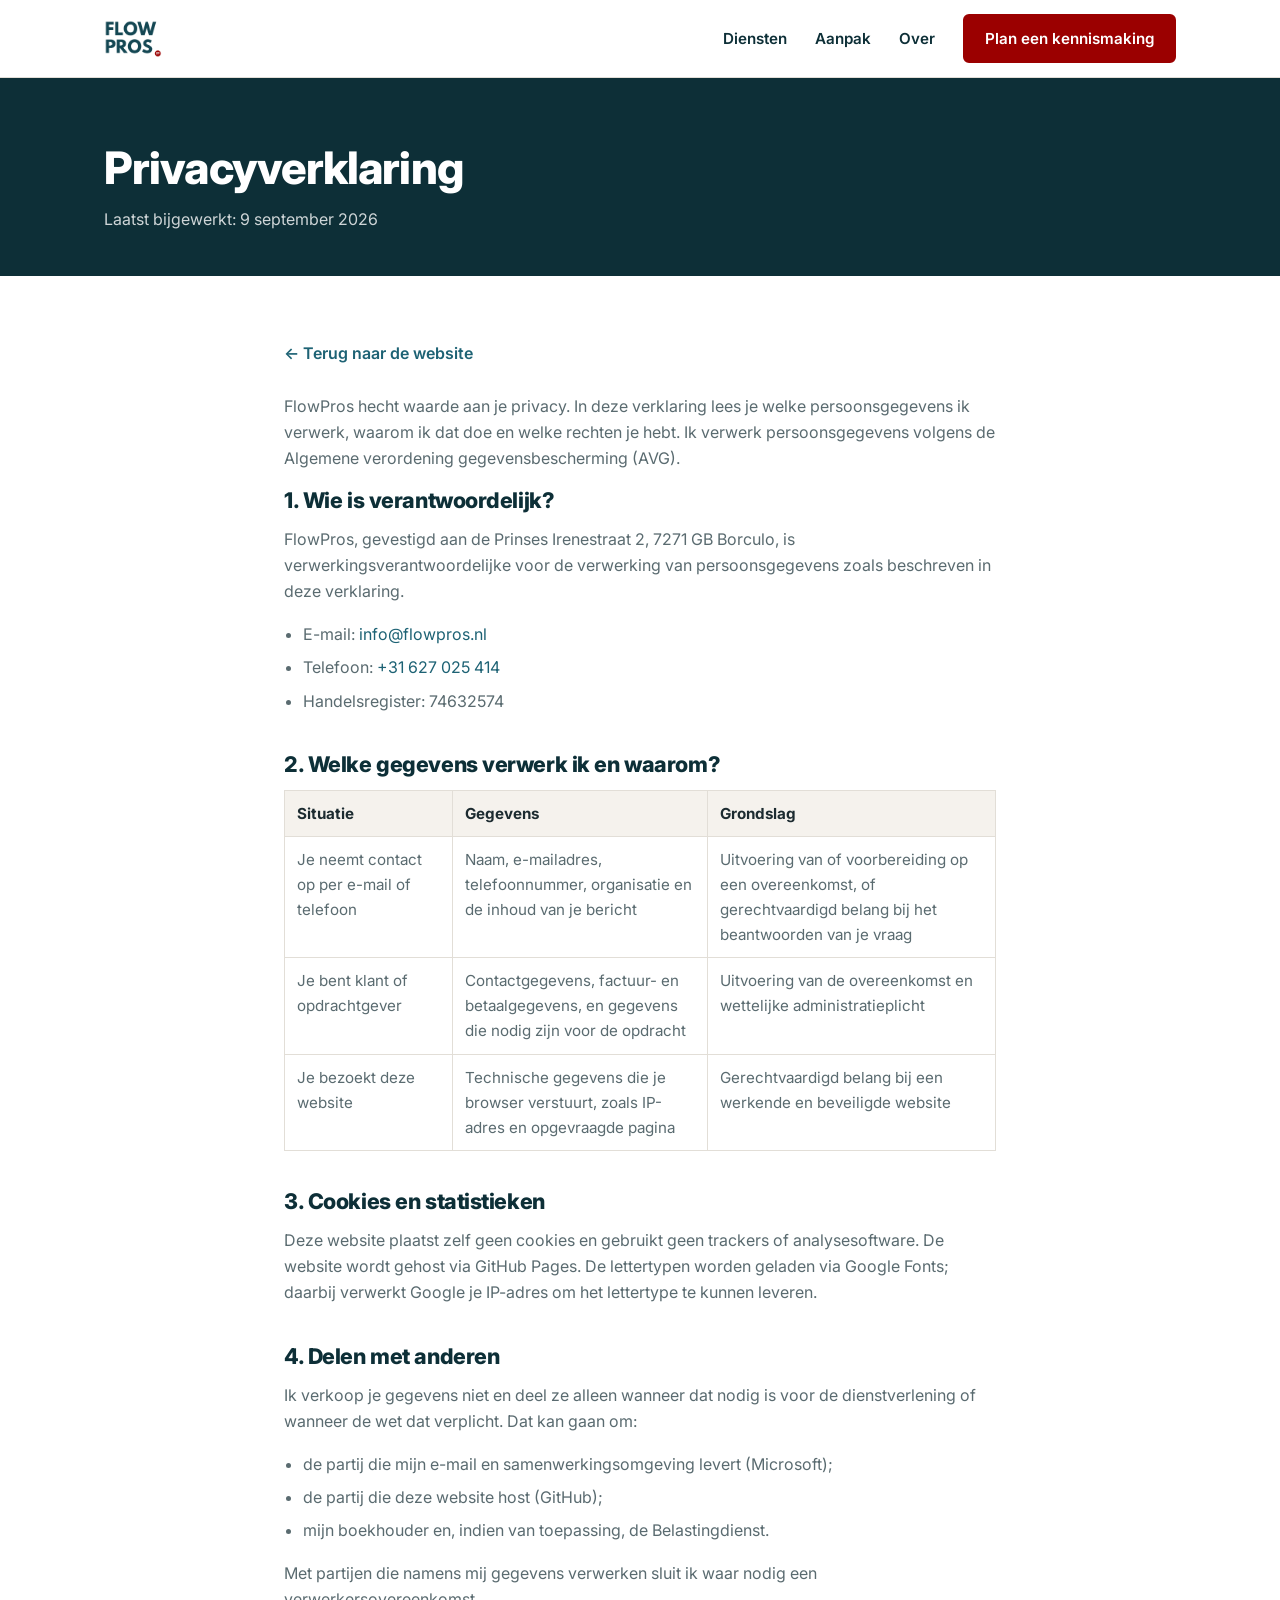
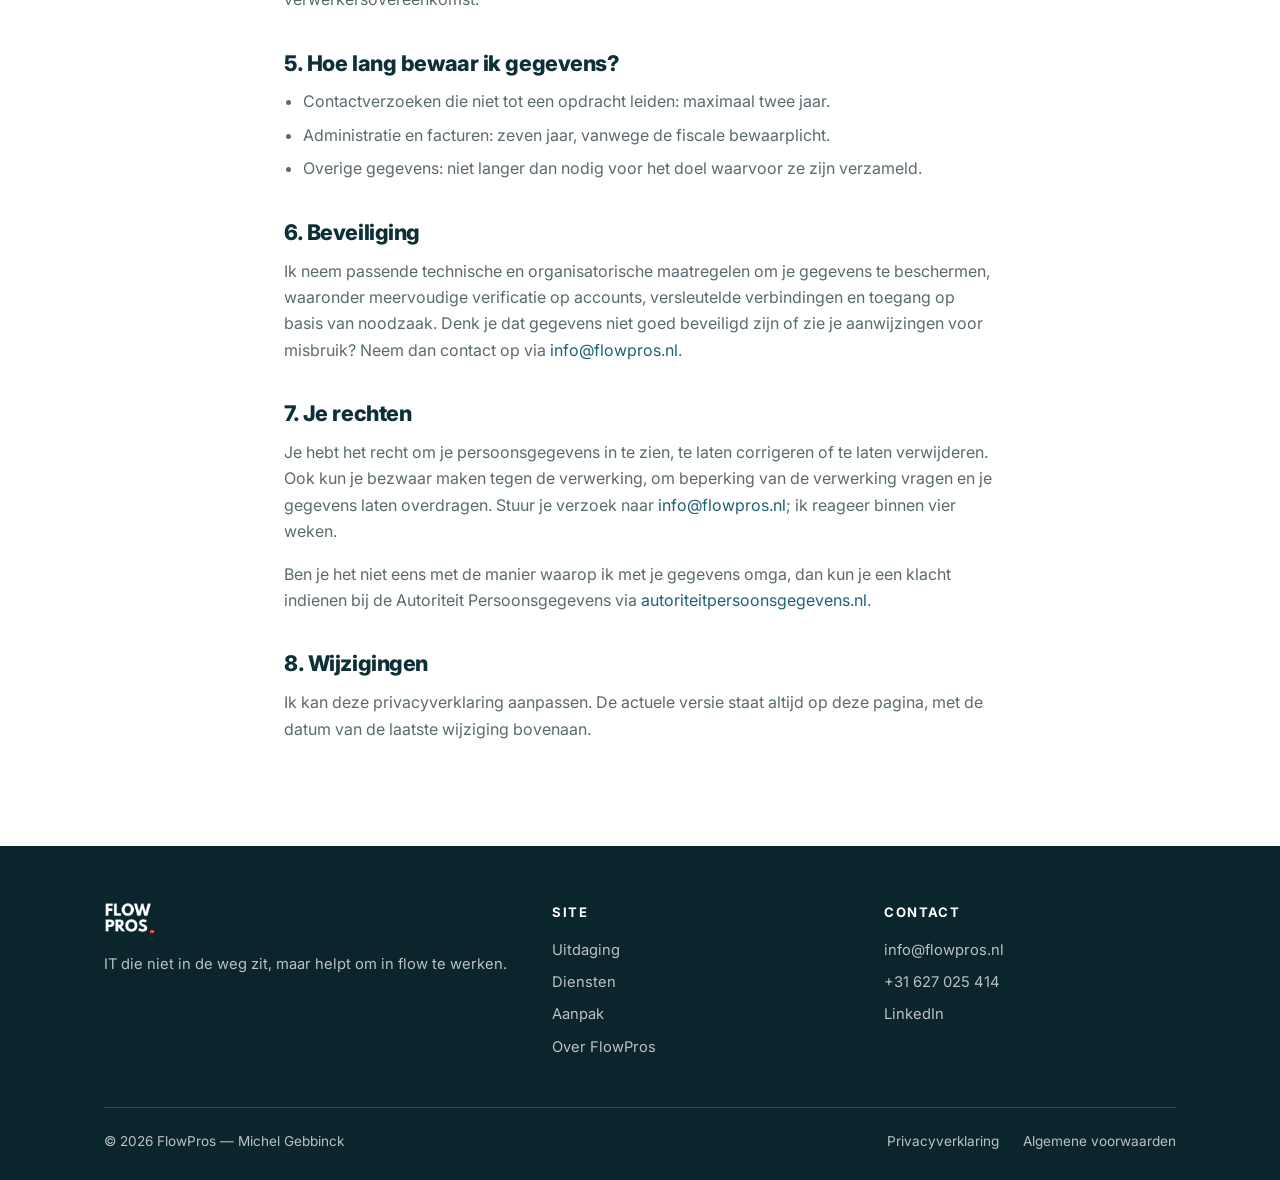
==== privacy.html @ b6fff38c "Add files via upload" ====
<!DOCTYPE html>
<html lang="nl">
<head>
<meta charset="utf-8">
<meta name="viewport" content="width=device-width,initial-scale=1">
<meta name="theme-color" content="#144753">
<link rel="icon" href="img/logo.webp">
<link rel="preconnect" href="https://fonts.googleapis.com">
<link rel="preconnect" href="https://fonts.gstatic.com" crossorigin>
<link href="https://fonts.googleapis.com/css2?family=Inter:wght@400;600;700;800&display=swap" rel="stylesheet">
<link rel="stylesheet" href="style.css">
<title>Privacyverklaring | FlowPros</title>
<meta name="description" content="Privacyverklaring van FlowPros: welke persoonsgegevens worden verwerkt, waarom, hoe lang en welke rechten je hebt.">
<meta name="robots" content="noindex,follow">
</head>
<body>
<header class="site-header">
  <div class="header-in">
    <a class="logo" href="index.html"><img src="img/logo.webp" alt="FlowPros" width="600" height="394"></a>
    <button class="nav-toggle" aria-label="Menu" aria-expanded="false" aria-controls="hoofdmenu">
      <span></span><span></span><span></span>
    </button>
    <nav class="nav" id="hoofdmenu">
      <a href="index.html#diensten">Diensten</a>
      <a href="index.html#aanpak">Aanpak</a>
      <a href="index.html#over">Over</a>
      <a class="btn btn-sm" href="index.html#contact">Plan een kennismaking</a>
    </nav>
  </div>
</header>
<main>
<section class="pagina-kop">
  <div class="wrap">
    <h1>Privacyverklaring</h1>
    <p>Laatst bijgewerkt: 9 september 2026</p>
  </div>
</section>

<section class="juridisch">
  <div class="wrap">
    <a class="terug" href="index.html">&larr; Terug naar de website</a>

    <p>FlowPros hecht waarde aan je privacy. In deze verklaring lees je welke persoonsgegevens ik verwerk, waarom ik dat doe en welke rechten je hebt. Ik verwerk persoonsgegevens volgens de Algemene verordening gegevensbescherming (AVG).</p>

    <h2>1. Wie is verantwoordelijk?</h2>
    <p>FlowPros, gevestigd aan de Prinses Irenestraat 2, 7271 GB Borculo, is verwerkingsverantwoordelijke voor de verwerking van persoonsgegevens zoals beschreven in deze verklaring.</p>
    <ul>
      <li>E-mail: <a href="mailto:info@flowpros.nl">info@flowpros.nl</a></li>
      <li>Telefoon: <a href="tel:+31627025414">+31 627 025 414</a></li>
      <li>Handelsregister: 74632574</li>
    </ul>

    <h2>2. Welke gegevens verwerk ik en waarom?</h2>
    <table>
      <tr><th>Situatie</th><th>Gegevens</th><th>Grondslag</th></tr>
      <tr>
        <td>Je neemt contact op per e-mail of telefoon</td>
        <td>Naam, e-mailadres, telefoonnummer, organisatie en de inhoud van je bericht</td>
        <td>Uitvoering van of voorbereiding op een overeenkomst, of gerechtvaardigd belang bij het beantwoorden van je vraag</td>
      </tr>
      <tr>
        <td>Je bent klant of opdrachtgever</td>
        <td>Contactgegevens, factuur- en betaalgegevens, en gegevens die nodig zijn voor de opdracht</td>
        <td>Uitvoering van de overeenkomst en wettelijke administratieplicht</td>
      </tr>
      <tr>
        <td>Je bezoekt deze website</td>
        <td>Technische gegevens die je browser verstuurt, zoals IP-adres en opgevraagde pagina</td>
        <td>Gerechtvaardigd belang bij een werkende en beveiligde website</td>
      </tr>
    </table>

    <h2>3. Cookies en statistieken</h2>
    <p>Deze website plaatst zelf geen cookies en gebruikt geen trackers of analysesoftware. De website wordt gehost via GitHub Pages. De lettertypen worden geladen via Google Fonts; daarbij verwerkt Google je IP-adres om het lettertype te kunnen leveren.</p>

    <h2>4. Delen met anderen</h2>
    <p>Ik verkoop je gegevens niet en deel ze alleen wanneer dat nodig is voor de dienstverlening of wanneer de wet dat verplicht. Dat kan gaan om:</p>
    <ul>
      <li>de partij die mijn e-mail en samenwerkingsomgeving levert (Microsoft);</li>
      <li>de partij die deze website host (GitHub);</li>
      <li>mijn boekhouder en, indien van toepassing, de Belastingdienst.</li>
    </ul>
    <p>Met partijen die namens mij gegevens verwerken sluit ik waar nodig een verwerkersovereenkomst.</p>

    <h2>5. Hoe lang bewaar ik gegevens?</h2>
    <ul>
      <li>Contactverzoeken die niet tot een opdracht leiden: maximaal twee jaar.</li>
      <li>Administratie en facturen: zeven jaar, vanwege de fiscale bewaarplicht.</li>
      <li>Overige gegevens: niet langer dan nodig voor het doel waarvoor ze zijn verzameld.</li>
    </ul>

    <h2>6. Beveiliging</h2>
    <p>Ik neem passende technische en organisatorische maatregelen om je gegevens te beschermen, waaronder meervoudige verificatie op accounts, versleutelde verbindingen en toegang op basis van noodzaak. Denk je dat gegevens niet goed beveiligd zijn of zie je aanwijzingen voor misbruik? Neem dan contact op via <a href="mailto:info@flowpros.nl">info@flowpros.nl</a>.</p>

    <h2>7. Je rechten</h2>
    <p>Je hebt het recht om je persoonsgegevens in te zien, te laten corrigeren of te laten verwijderen. Ook kun je bezwaar maken tegen de verwerking, om beperking van de verwerking vragen en je gegevens laten overdragen. Stuur je verzoek naar <a href="mailto:info@flowpros.nl">info@flowpros.nl</a>; ik reageer binnen vier weken.</p>
    <p>Ben je het niet eens met de manier waarop ik met je gegevens omga, dan kun je een klacht indienen bij de Autoriteit Persoonsgegevens via <a href="https://www.autoriteitpersoonsgegevens.nl" target="_blank" rel="noopener">autoriteitpersoonsgegevens.nl</a>.</p>

    <h2>8. Wijzigingen</h2>
    <p>Ik kan deze privacyverklaring aanpassen. De actuele versie staat altijd op deze pagina, met de datum van de laatste wijziging bovenaan.</p>
  </div>
</section>
</main>
<footer class="site-footer">
  <div class="wrap">
    <div class="footer-grid">
      <div>
        <img src="img/logo-wit.webp" alt="FlowPros" width="600" height="394">
        <p>IT die niet in de weg zit, maar helpt om in flow te werken.</p>
      </div>
      <div>
        <h4>Site</h4>
        <a href="index.html#uitdaging">Uitdaging</a>
        <a href="index.html#diensten">Diensten</a>
        <a href="index.html#aanpak">Aanpak</a>
        <a href="index.html#over">Over FlowPros</a>
      </div>
      <div>
        <h4>Contact</h4>
        <a href="mailto:info@flowpros.nl">info@flowpros.nl</a>
        <a href="tel:+31627025414">+31 627 025 414</a>
        <a href="https://www.linkedin.com/in/michelgebbinck/" target="_blank" rel="noopener">LinkedIn</a>
      </div>
    </div>
    <div class="footer-onder">
      <span>&copy; 2026 FlowPros — Michel Gebbinck</span>
      <span class="footer-juridisch"><a href="privacy.html">Privacyverklaring</a><a href="voorwaarden.html">Algemene voorwaarden</a></span>
    </div>
  </div>
</footer>
<script>
document.querySelector('.nav-toggle').addEventListener('click',function(){
  var n=document.getElementById('hoofdmenu');
  n.classList.toggle('open');
  this.setAttribute('aria-expanded',n.classList.contains('open'));
});
</script>
</body></html>
---- style.css ----
:root{
  --teal:#144753;
  --teal-dark:#0d2f37;
  --teal-light:#1d6274;
  --rood:#9B0000;
  --zand:#f5f2ed;
  --wit:#ffffff;
  --tekst:#1c2b30;
  --grijs:#5a6b70;
  --rand:#e2ded7;
  --max:1120px;
}
*{box-sizing:border-box;margin:0;padding:0}
html{scroll-behavior:smooth}
body{
  font-family:"Inter",-apple-system,BlinkMacSystemFont,"Segoe UI",Roboto,Helvetica,Arial,sans-serif;
  color:var(--tekst);background:var(--wit);line-height:1.65;-webkit-font-smoothing:antialiased;
}
img{max-width:100%;display:block}
a{color:var(--teal-light);text-decoration:none}
a:hover{text-decoration:underline}
.wrap{max-width:var(--max);margin:0 auto;padding:0 24px}
h1,h2,h3{line-height:1.2;letter-spacing:-.02em;color:var(--teal-dark)}
h1{font-size:clamp(2rem,5vw,3.4rem);font-weight:800}
h2{font-size:clamp(1.6rem,3.4vw,2.4rem);font-weight:800}
h3{font-size:1.15rem;font-weight:700}
p{margin:0 0 1rem}
.lead{font-size:clamp(1.05rem,1.9vw,1.3rem);color:var(--grijs)}

/* header */
.site-header{position:sticky;top:0;z-index:50;background:rgba(255,255,255,.94);
  backdrop-filter:blur(10px);border-bottom:1px solid var(--rand)}
.header-in{display:flex;align-items:center;justify-content:space-between;gap:20px;
  max-width:var(--max);margin:0 auto;padding:14px 24px}
.logo img{height:38px;width:auto}
.nav{display:flex;gap:28px;align-items:center}
.nav a{color:var(--teal-dark);font-weight:600;font-size:.95rem}
.nav a:hover{color:var(--rood);text-decoration:none}
.nav a.btn{color:#fff}
.nav a.btn:hover{color:#fff}
.nav-toggle{display:none;background:none;border:0;cursor:pointer;padding:8px}
.nav-toggle span{display:block;width:24px;height:2px;background:var(--teal-dark);margin:5px 0;transition:.25s}

.btn{display:inline-block;background:var(--rood);color:#fff;font-weight:700;
  padding:14px 28px;border-radius:6px;font-size:1rem;transition:.2s;border:2px solid var(--rood)}
.btn:hover{background:#7d0000;border-color:#7d0000;text-decoration:none;color:#fff}
.btn-licht{background:transparent;color:#fff;border-color:rgba(255,255,255,.6)}
.btn-licht:hover{background:#fff;color:var(--teal-dark);border-color:#fff}
.btn-sm{padding:10px 20px;font-size:.9rem}

/* hero */
.hero{position:relative;color:#fff;min-height:min(78vh,640px);display:flex;align-items:center;
  background:var(--teal-dark)}
.hero picture,.hero>img{position:absolute;inset:0;width:100%;height:100%;object-fit:cover;object-position:60% 45%}
.hero::after{content:"";position:absolute;inset:0;
  background:linear-gradient(100deg,rgba(13,47,55,.94) 0%,rgba(20,71,83,.86) 42%,rgba(20,71,83,.35) 78%,rgba(20,71,83,.15) 100%)}
.hero .wrap{position:relative;z-index:2;padding-top:88px;padding-bottom:88px}
.hero h1{color:#fff;max-width:17ch}
.hero p{color:rgba(255,255,255,.92);max-width:52ch;margin-top:18px;font-size:clamp(1.05rem,1.9vw,1.25rem)}
.hero .btn{margin-top:14px}
.hero-acties{display:flex;flex-wrap:wrap;gap:14px}

section{padding:88px 0}
.sect-zand{background:var(--zand)}
.sect-kop{max-width:62ch;margin-bottom:48px}
.sect-kop p{color:var(--grijs);font-size:1.1rem;margin-top:12px}
.eyebrow{display:inline-block;font-size:.78rem;font-weight:700;letter-spacing:.13em;
  text-transform:uppercase;color:var(--rood);margin-bottom:14px}

.grid{display:grid;gap:26px}
.grid-3{grid-template-columns:repeat(auto-fit,minmax(280px,1fr))}
.grid-2{grid-template-columns:repeat(auto-fit,minmax(320px,1fr))}

.kaart{background:var(--wit);border:1px solid var(--rand);border-radius:10px;padding:32px;
  transition:transform .2s,box-shadow .2s}
.kaart:hover{transform:translateY(-3px);box-shadow:0 12px 32px rgba(20,71,83,.1)}
.kaart h3{margin-bottom:10px}
.kaart p{color:var(--grijs);margin:0}
.kaart .nr{display:inline-flex;align-items:center;justify-content:center;width:38px;height:38px;
  border-radius:8px;background:var(--teal);color:#fff;font-weight:800;font-size:1rem;margin-bottom:16px}
.sect-zand .kaart{background:var(--wit)}

/* over */
.over{display:grid;grid-template-columns:320px 1fr;gap:56px;align-items:start}
.over-foto img{border-radius:12px;width:100%;height:auto;aspect-ratio:4/5;object-fit:cover;object-position:50% 22%;box-shadow:0 16px 40px rgba(20,71,83,.16)}
.over-tekst p{color:var(--grijs)}
.over-tekst p strong{color:var(--tekst)}
.feiten{display:flex;flex-wrap:wrap;gap:36px;margin:28px 0 8px;padding-top:24px;border-top:1px solid var(--rand)}
.feit .n{font-size:1.9rem;font-weight:800;color:var(--teal);line-height:1.1}
.feit .l{font-size:.85rem;color:var(--grijs)}
.zijnoot{margin-top:26px;padding:22px 24px;background:var(--zand);border-left:4px solid var(--rood);border-radius:0 8px 8px 0}
.zijnoot p{margin:0;font-size:.97rem}

/* cta */
.cta{background:var(--teal-dark);color:#fff;text-align:center}
.cta h2{color:#fff}
.cta p{color:rgba(255,255,255,.85);max-width:58ch;margin:16px auto 28px;font-size:1.1rem}

/* footer */
.site-footer{background:#0a252b;color:rgba(255,255,255,.72);padding:56px 0 28px;font-size:.92rem}
.footer-grid{display:grid;grid-template-columns:1.4fr 1fr 1fr;gap:40px;margin-bottom:40px}
.site-footer img{height:34px;width:auto;margin-bottom:16px}
.site-footer h4{color:#fff;font-size:.82rem;letter-spacing:.11em;text-transform:uppercase;margin-bottom:14px}
.site-footer a{color:rgba(255,255,255,.72);display:block;margin-bottom:8px}
.site-footer a:hover{color:#fff}
.footer-onder{border-top:1px solid rgba(255,255,255,.14);padding-top:22px;
  display:flex;flex-wrap:wrap;gap:12px;justify-content:space-between;font-size:.85rem}
.footer-juridisch{display:flex;flex-wrap:wrap;gap:24px}
.footer-juridisch a{display:inline;margin:0}

/* contactgegevens */
.contact-info{display:grid;grid-template-columns:repeat(auto-fit,minmax(230px,1fr));gap:28px;
  max-width:820px;margin:44px auto 0;padding-top:36px;border-top:1px solid rgba(255,255,255,.18);
  text-align:left}
.contact-info h4{color:#fff;font-size:.8rem;letter-spacing:.11em;text-transform:uppercase;margin-bottom:12px}
.contact-info p{color:rgba(255,255,255,.85);margin:0 0 6px;font-size:.98rem;max-width:none}
.contact-info a{color:#fff;text-decoration:underline;text-underline-offset:3px}
.contact-info a:hover{color:#ff9d9d}
.contact-info .rij{margin-bottom:6px;color:rgba(255,255,255,.85);font-size:.98rem}
.contact-info .label{color:rgba(255,255,255,.6)}

@media(max-width:860px){
  .over{grid-template-columns:1fr;gap:32px}
  .over-foto{max-width:260px}
  .footer-grid{grid-template-columns:1fr;gap:28px}
}
@media(max-width:760px){
  section{padding:60px 0}
  .nav-toggle{display:block}
  .nav{position:absolute;top:100%;left:0;right:0;flex-direction:column;align-items:stretch;
    gap:0;background:#fff;border-bottom:1px solid var(--rand);padding:8px 24px 20px;display:none}
  .nav.open{display:flex}
  .nav a{padding:12px 0;border-bottom:1px solid var(--rand)}
  .nav .btn{margin-top:14px;text-align:center;border-bottom:0;color:#fff}
  .hero{min-height:auto}
  .hero .wrap{padding-top:64px;padding-bottom:64px}
  .hero::after{background:linear-gradient(180deg,rgba(13,47,55,.92),rgba(20,71,83,.86))}
}

/* juridische pagina's */
.pagina-kop{background:var(--teal-dark);color:#fff;padding:64px 0 44px}
.pagina-kop h1{color:#fff;font-size:clamp(1.8rem,4vw,2.8rem)}
.pagina-kop p{color:rgba(255,255,255,.8);margin:10px 0 0}
.juridisch{padding:64px 0 88px}
.juridisch .wrap{max-width:760px}
.juridisch h2{font-size:1.35rem;margin:38px 0 12px}
.juridisch h2:first-of-type{margin-top:0}
.juridisch h3{font-size:1.05rem;margin:22px 0 8px}
.juridisch p,.juridisch li{color:var(--grijs)}
.juridisch ul,.juridisch ol{margin:0 0 1rem 1.2rem}
.juridisch li{margin-bottom:7px}
.juridisch table{width:100%;border-collapse:collapse;margin:0 0 1.2rem}
.juridisch th,.juridisch td{border:1px solid var(--rand);padding:10px 12px;text-align:left;
  font-size:.95rem;vertical-align:top;color:var(--grijs)}
.juridisch th{background:var(--zand);color:var(--tekst);font-weight:700}
.terug{display:inline-block;margin-bottom:26px;font-weight:600}
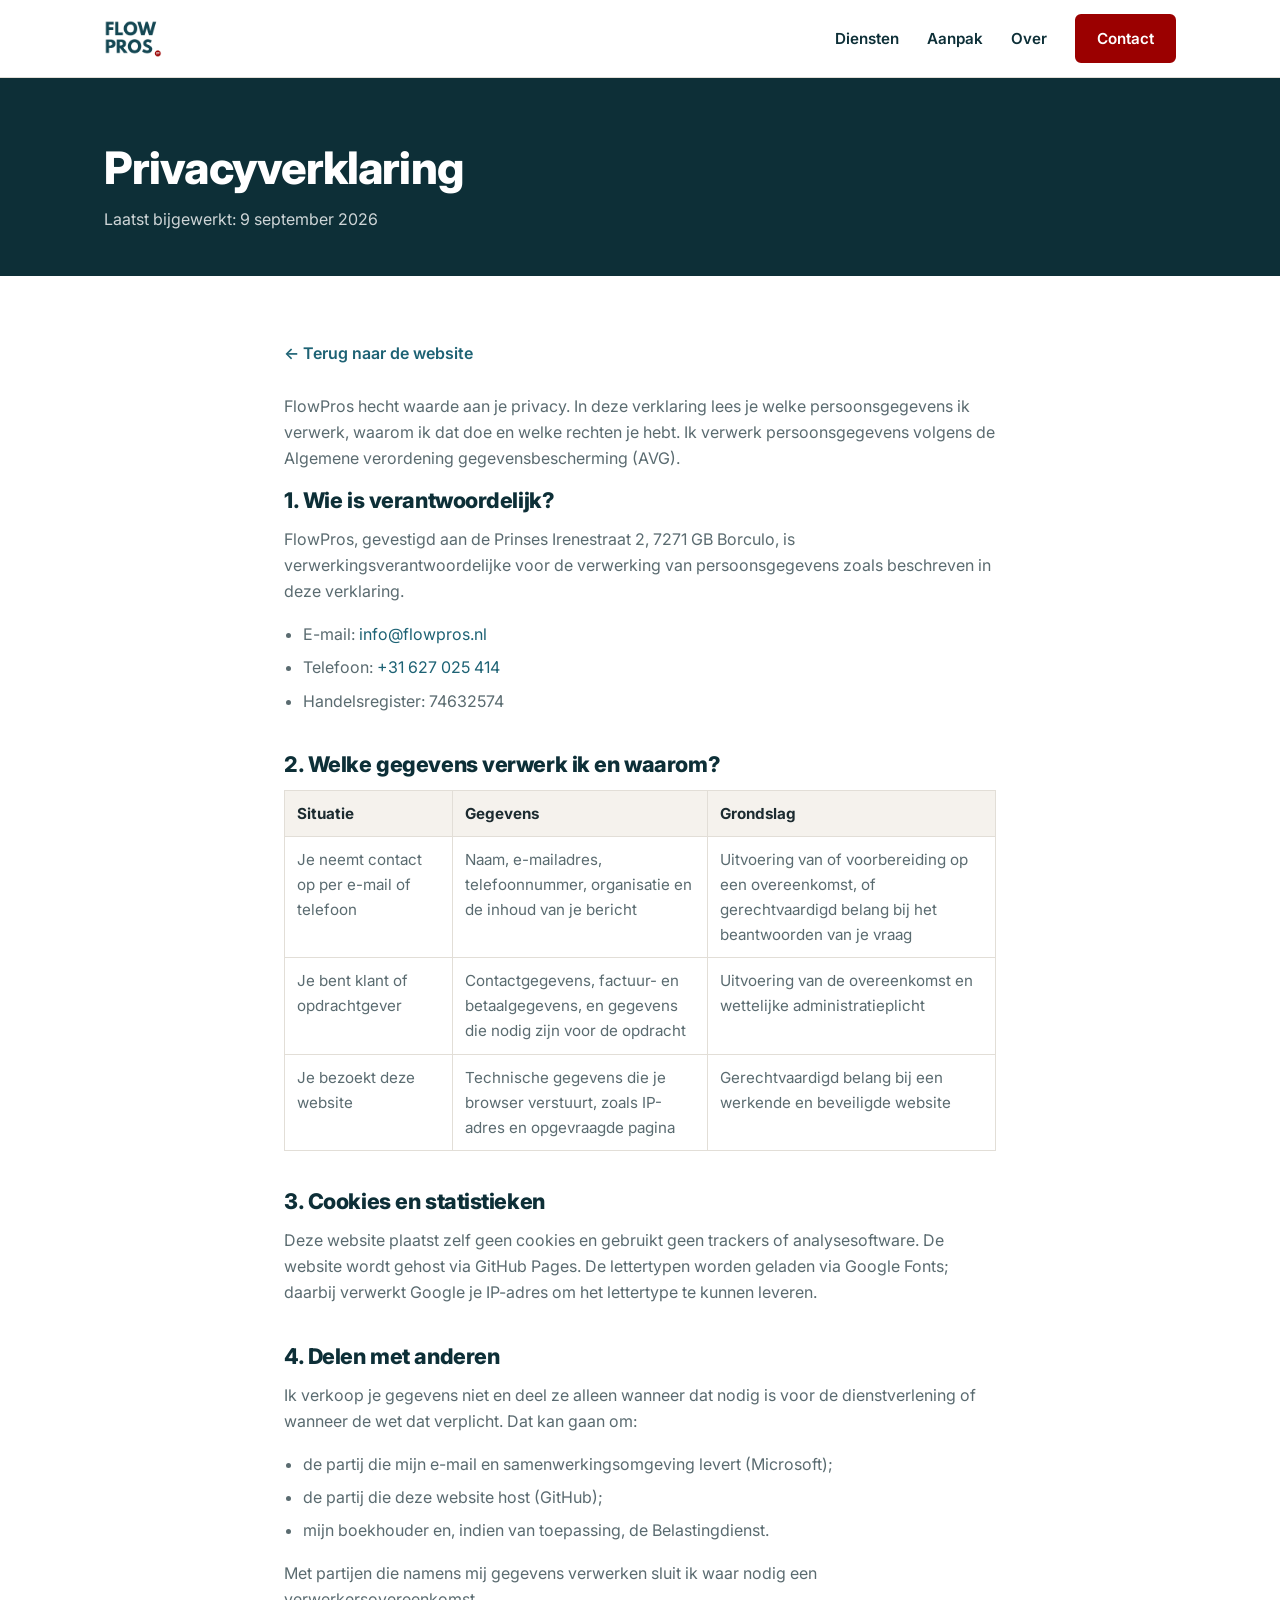
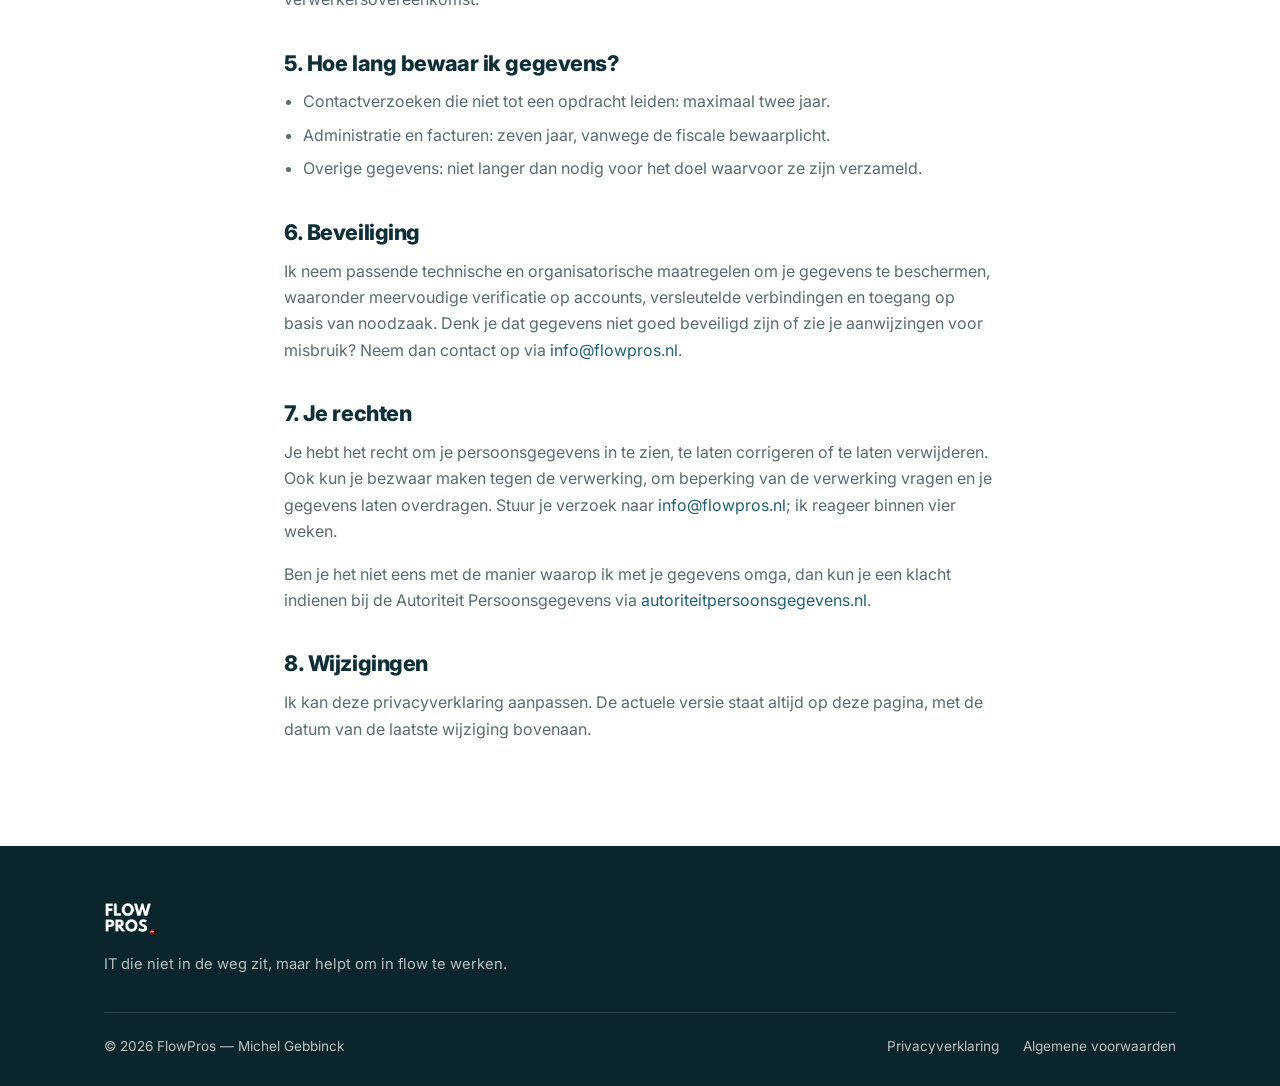
==== commit 54a2bc09: "Add files via upload" ====
--- a/privacy.html
+++ b/privacy.html
@@ -24,7 +24,7 @@
       <a href="index.html#diensten">Diensten</a>
       <a href="index.html#aanpak">Aanpak</a>
       <a href="index.html#over">Over</a>
-      <a class="btn btn-sm" href="index.html#contact">Plan een kennismaking</a>
+      <a class="btn btn-sm" href="index.html#contact">Contact</a>
     </nav>
   </div>
 </header>
@@ -108,19 +108,6 @@
         <img src="img/logo-wit.webp" alt="FlowPros" width="600" height="394">
         <p>IT die niet in de weg zit, maar helpt om in flow te werken.</p>
       </div>
-      <div>
-        <h4>Site</h4>
-        <a href="index.html#uitdaging">Uitdaging</a>
-        <a href="index.html#diensten">Diensten</a>
-        <a href="index.html#aanpak">Aanpak</a>
-        <a href="index.html#over">Over FlowPros</a>
-      </div>
-      <div>
-        <h4>Contact</h4>
-        <a href="mailto:info@flowpros.nl">info@flowpros.nl</a>
-        <a href="tel:+31627025414">+31 627 025 414</a>
-        <a href="https://www.linkedin.com/in/michelgebbinck/" target="_blank" rel="noopener">LinkedIn</a>
-      </div>
     </div>
     <div class="footer-onder">
       <span>&copy; 2026 FlowPros — Michel Gebbinck</span>
--- a/style.css
+++ b/style.css
@@ -98,7 +98,7 @@
 
 /* footer */
 .site-footer{background:#0a252b;color:rgba(255,255,255,.72);padding:56px 0 28px;font-size:.92rem}
-.footer-grid{display:grid;grid-template-columns:1.4fr 1fr 1fr;gap:40px;margin-bottom:40px}
+.footer-grid{margin-bottom:36px;max-width:52ch}
 .site-footer img{height:34px;width:auto;margin-bottom:16px}
 .site-footer h4{color:#fff;font-size:.82rem;letter-spacing:.11em;text-transform:uppercase;margin-bottom:14px}
 .site-footer a{color:rgba(255,255,255,.72);display:block;margin-bottom:8px}
@@ -122,7 +122,6 @@
 @media(max-width:860px){
   .over{grid-template-columns:1fr;gap:32px}
   .over-foto{max-width:260px}
-  .footer-grid{grid-template-columns:1fr;gap:28px}
 }
 @media(max-width:760px){
   section{padding:60px 0}
@@ -154,3 +153,16 @@
   font-size:.95rem;vertical-align:top;color:var(--grijs)}
 .juridisch th{background:var(--zand);color:var(--tekst);font-weight:700}
 .terug{display:inline-block;margin-bottom:26px;font-weight:600}
+
+/* cta-knoppen met icoon */
+.cta-knoppen{display:flex;flex-wrap:wrap;gap:14px;justify-content:center}
+.btn .ico{width:20px;height:20px;flex-shrink:0}
+.btn{display:inline-flex;align-items:center;gap:10px;justify-content:center}
+.btn-wa{background:#25D366;border-color:#25D366;color:#0a2e18}
+.btn-wa:hover{background:#1da851;border-color:#1da851;color:#fff}
+
+/* voorwaarden: genummerde leden en sub-a/b/c */
+.juridisch ol{counter-reset:none}
+.juridisch .intro{font-size:.92rem;padding:18px 20px;background:var(--zand);
+  border-radius:8px;margin-bottom:34px}
+.juridisch ol.abc{list-style:lower-alpha;margin:10px 0 0 1.2rem}
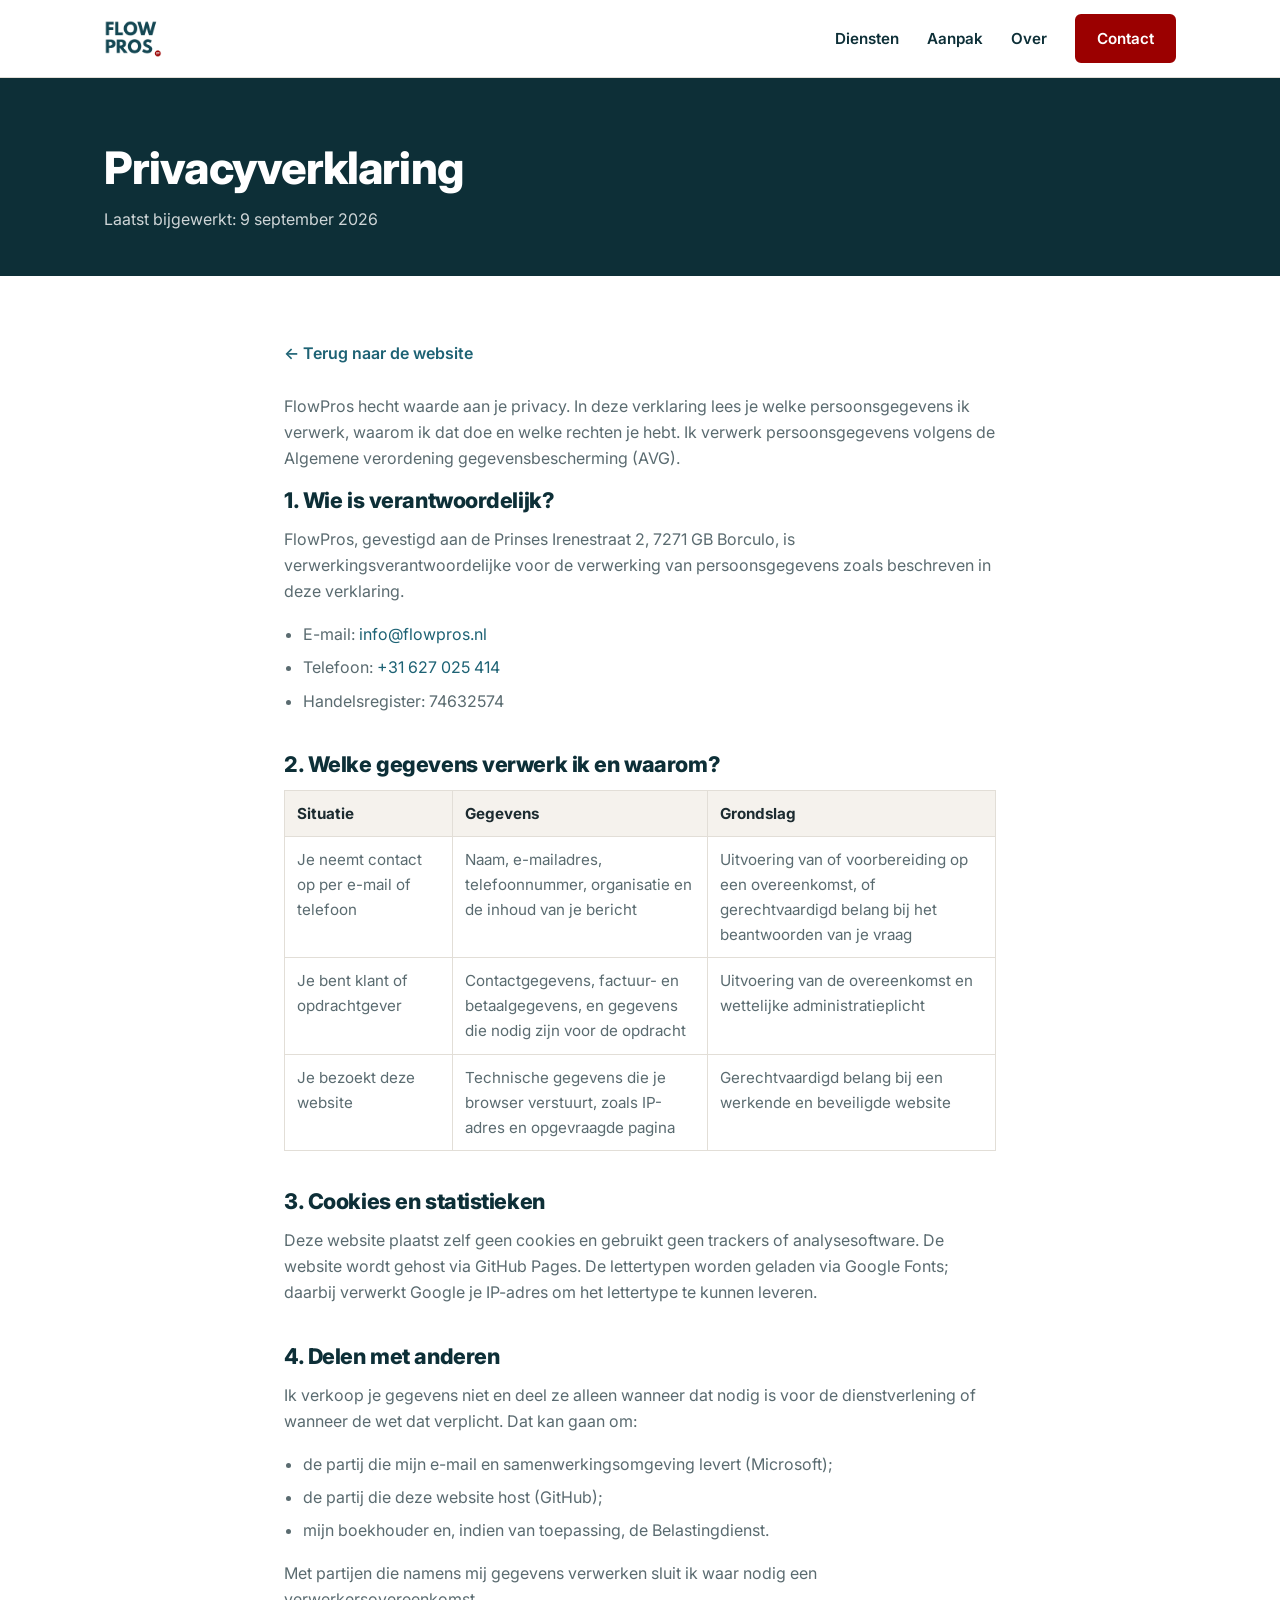
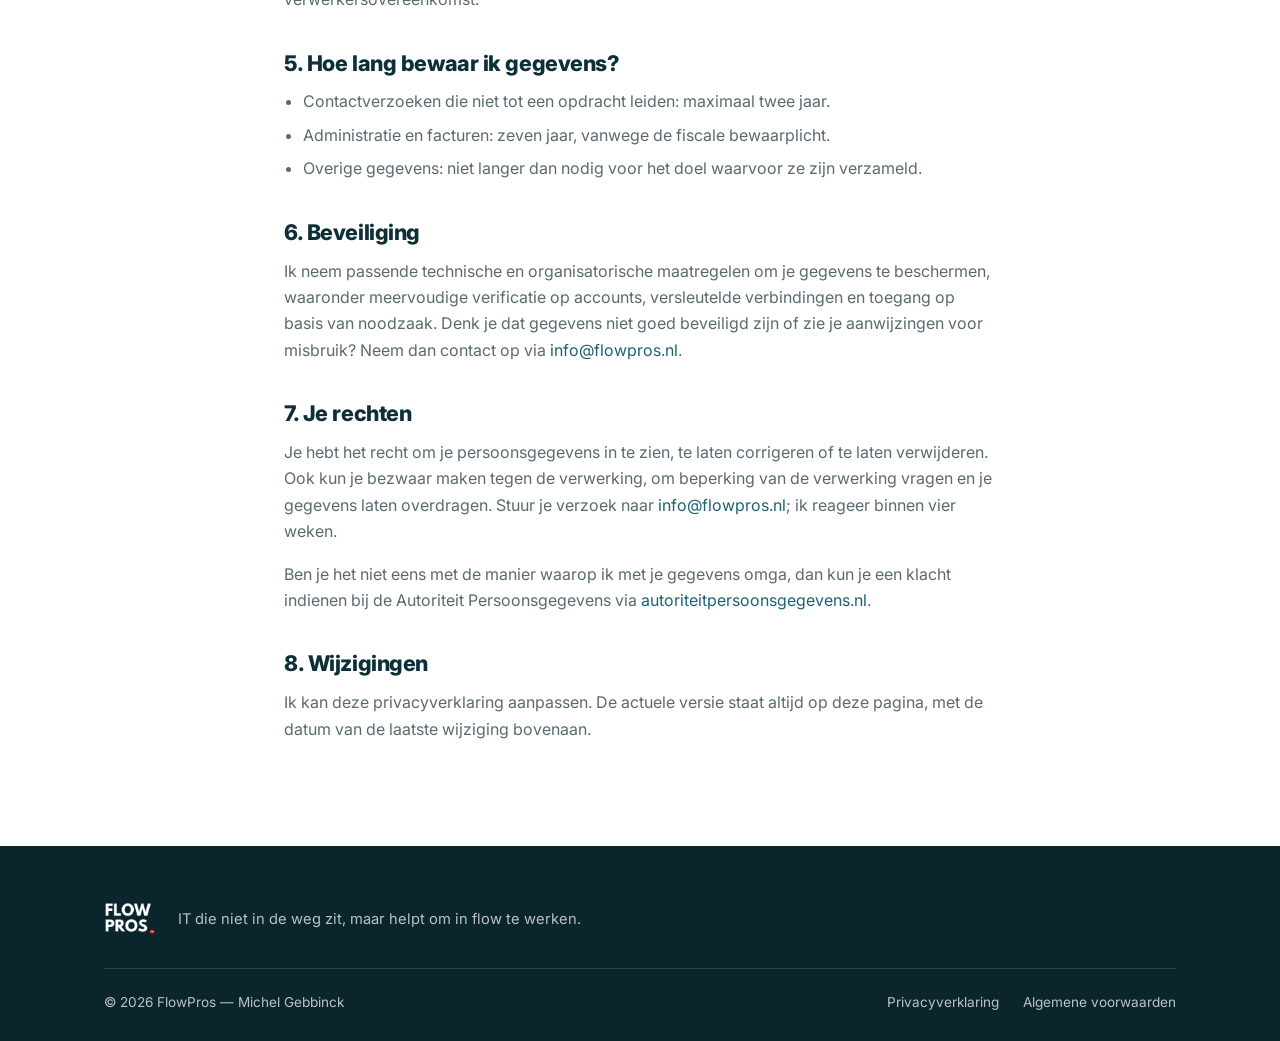
==== commit 8db85dc0: "Add files via upload" ====
--- a/privacy.html
+++ b/privacy.html
@@ -103,11 +103,9 @@
 </main>
 <footer class="site-footer">
   <div class="wrap">
-    <div class="footer-grid">
-      <div>
-        <img src="img/logo-wit.webp" alt="FlowPros" width="600" height="394">
-        <p>IT die niet in de weg zit, maar helpt om in flow te werken.</p>
-      </div>
+    <div class="footer-merk">
+      <img src="img/logo-wit.webp" alt="FlowPros" width="600" height="394">
+      <p>IT die niet in de weg zit, maar helpt om in flow te werken.</p>
     </div>
     <div class="footer-onder">
       <span>&copy; 2026 FlowPros — Michel Gebbinck</span>
--- a/style.css
+++ b/style.css
@@ -98,8 +98,9 @@
 
 /* footer */
 .site-footer{background:#0a252b;color:rgba(255,255,255,.72);padding:56px 0 28px;font-size:.92rem}
-.footer-grid{margin-bottom:36px;max-width:52ch}
-.site-footer img{height:34px;width:auto;margin-bottom:16px}
+.footer-merk{display:flex;align-items:center;gap:22px;margin-bottom:32px;flex-wrap:wrap}
+.footer-merk img{height:34px;width:auto;margin:0;flex-shrink:0}
+.footer-merk p{margin:0;line-height:1.4}
 .site-footer h4{color:#fff;font-size:.82rem;letter-spacing:.11em;text-transform:uppercase;margin-bottom:14px}
 .site-footer a{color:rgba(255,255,255,.72);display:block;margin-bottom:8px}
 .site-footer a:hover{color:#fff}
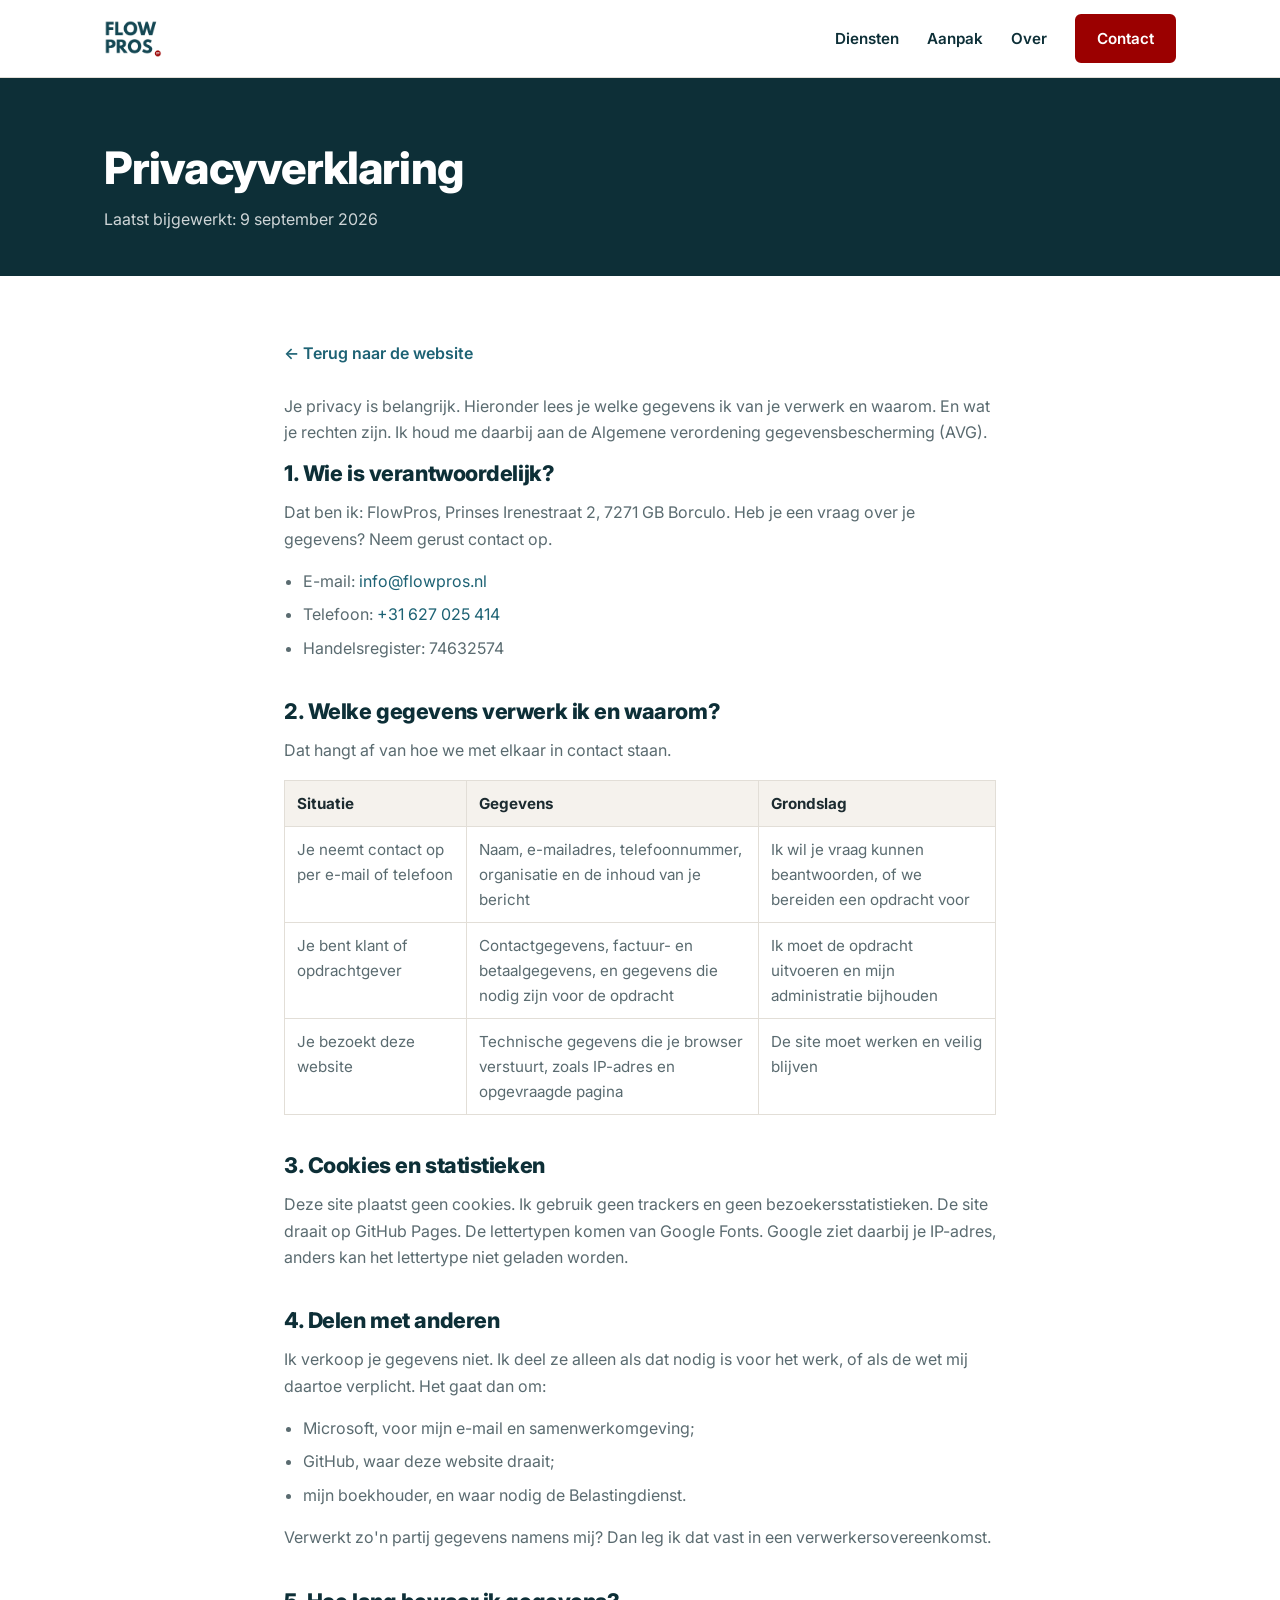
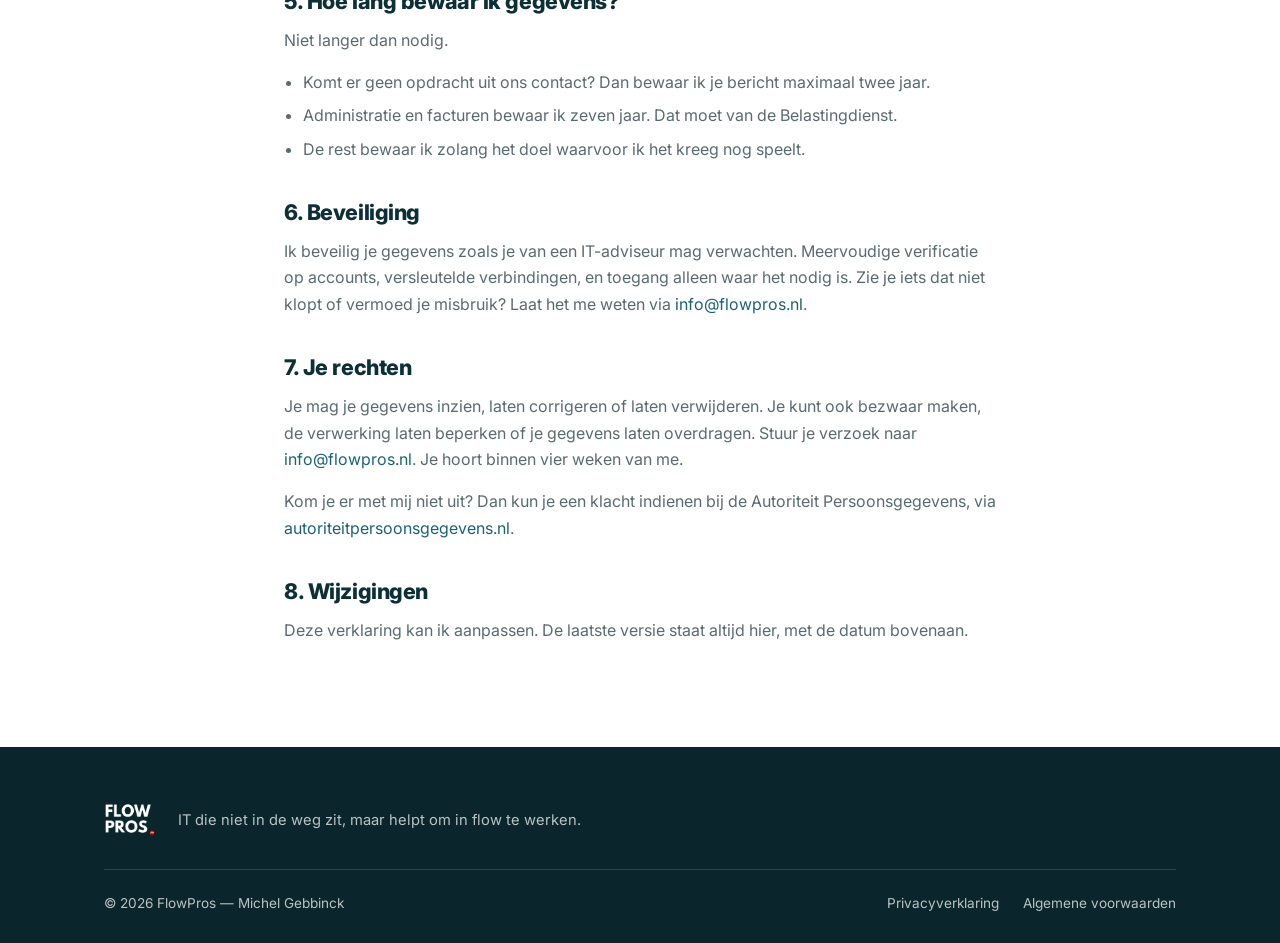
==== commit 9a098d85: "Add files via upload" ====
--- a/privacy.html
+++ b/privacy.html
@@ -9,8 +9,9 @@
 <link rel="preconnect" href="https://fonts.gstatic.com" crossorigin>
 <link href="https://fonts.googleapis.com/css2?family=Inter:wght@400;600;700;800&display=swap" rel="stylesheet">
 <link rel="stylesheet" href="style.css">
+<link rel="canonical" href="https://www.flowpros.nl/privacy.html">
 <title>Privacyverklaring | FlowPros</title>
-<meta name="description" content="Privacyverklaring van FlowPros: welke persoonsgegevens worden verwerkt, waarom, hoe lang en welke rechten je hebt.">
+<meta name="description" content="Privacyverklaring van FlowPros: welke gegevens ik verwerk, waarom, hoe lang ik ze bewaar en welke rechten je hebt.">
 <meta name="robots" content="noindex,follow">
 </head>
 <body>
@@ -40,10 +41,10 @@
   <div class="wrap">
     <a class="terug" href="index.html">&larr; Terug naar de website</a>
 
-    <p>FlowPros hecht waarde aan je privacy. In deze verklaring lees je welke persoonsgegevens ik verwerk, waarom ik dat doe en welke rechten je hebt. Ik verwerk persoonsgegevens volgens de Algemene verordening gegevensbescherming (AVG).</p>
+    <p>Je privacy is belangrijk. Hieronder lees je welke gegevens ik van je verwerk en waarom. En wat je rechten zijn. Ik houd me daarbij aan de Algemene verordening gegevensbescherming (AVG).</p>
 
     <h2>1. Wie is verantwoordelijk?</h2>
-    <p>FlowPros, gevestigd aan de Prinses Irenestraat 2, 7271 GB Borculo, is verwerkingsverantwoordelijke voor de verwerking van persoonsgegevens zoals beschreven in deze verklaring.</p>
+    <p>Dat ben ik: FlowPros, Prinses Irenestraat 2, 7271 GB Borculo. Heb je een vraag over je gegevens? Neem gerust contact op.</p>
     <ul>
       <li>E-mail: <a href="mailto:info@flowpros.nl">info@flowpros.nl</a></li>
       <li>Telefoon: <a href="tel:+31627025414">+31 627 025 414</a></li>
@@ -51,53 +52,55 @@
     </ul>
 
     <h2>2. Welke gegevens verwerk ik en waarom?</h2>
+    <p>Dat hangt af van hoe we met elkaar in contact staan.</p>
     <table>
       <tr><th>Situatie</th><th>Gegevens</th><th>Grondslag</th></tr>
       <tr>
         <td>Je neemt contact op per e-mail of telefoon</td>
         <td>Naam, e-mailadres, telefoonnummer, organisatie en de inhoud van je bericht</td>
-        <td>Uitvoering van of voorbereiding op een overeenkomst, of gerechtvaardigd belang bij het beantwoorden van je vraag</td>
+        <td>Ik wil je vraag kunnen beantwoorden, of we bereiden een opdracht voor</td>
       </tr>
       <tr>
         <td>Je bent klant of opdrachtgever</td>
         <td>Contactgegevens, factuur- en betaalgegevens, en gegevens die nodig zijn voor de opdracht</td>
-        <td>Uitvoering van de overeenkomst en wettelijke administratieplicht</td>
+        <td>Ik moet de opdracht uitvoeren en mijn administratie bijhouden</td>
       </tr>
       <tr>
         <td>Je bezoekt deze website</td>
         <td>Technische gegevens die je browser verstuurt, zoals IP-adres en opgevraagde pagina</td>
-        <td>Gerechtvaardigd belang bij een werkende en beveiligde website</td>
+        <td>De site moet werken en veilig blijven</td>
       </tr>
     </table>
 
     <h2>3. Cookies en statistieken</h2>
-    <p>Deze website plaatst zelf geen cookies en gebruikt geen trackers of analysesoftware. De website wordt gehost via GitHub Pages. De lettertypen worden geladen via Google Fonts; daarbij verwerkt Google je IP-adres om het lettertype te kunnen leveren.</p>
+    <p>Deze site plaatst geen cookies. Ik gebruik geen trackers en geen bezoekersstatistieken. De site draait op GitHub Pages. De lettertypen komen van Google Fonts. Google ziet daarbij je IP-adres, anders kan het lettertype niet geladen worden.</p>
 
     <h2>4. Delen met anderen</h2>
-    <p>Ik verkoop je gegevens niet en deel ze alleen wanneer dat nodig is voor de dienstverlening of wanneer de wet dat verplicht. Dat kan gaan om:</p>
+    <p>Ik verkoop je gegevens niet. Ik deel ze alleen als dat nodig is voor het werk, of als de wet mij daartoe verplicht. Het gaat dan om:</p>
     <ul>
-      <li>de partij die mijn e-mail en samenwerkingsomgeving levert (Microsoft);</li>
-      <li>de partij die deze website host (GitHub);</li>
-      <li>mijn boekhouder en, indien van toepassing, de Belastingdienst.</li>
+      <li>Microsoft, voor mijn e-mail en samenwerkomgeving;</li>
+      <li>GitHub, waar deze website draait;</li>
+      <li>mijn boekhouder, en waar nodig de Belastingdienst.</li>
     </ul>
-    <p>Met partijen die namens mij gegevens verwerken sluit ik waar nodig een verwerkersovereenkomst.</p>
+    <p>Verwerkt zo'n partij gegevens namens mij? Dan leg ik dat vast in een verwerkersovereenkomst.</p>
 
     <h2>5. Hoe lang bewaar ik gegevens?</h2>
+    <p>Niet langer dan nodig.</p>
     <ul>
-      <li>Contactverzoeken die niet tot een opdracht leiden: maximaal twee jaar.</li>
-      <li>Administratie en facturen: zeven jaar, vanwege de fiscale bewaarplicht.</li>
-      <li>Overige gegevens: niet langer dan nodig voor het doel waarvoor ze zijn verzameld.</li>
+      <li>Komt er geen opdracht uit ons contact? Dan bewaar ik je bericht maximaal twee jaar.</li>
+      <li>Administratie en facturen bewaar ik zeven jaar. Dat moet van de Belastingdienst.</li>
+      <li>De rest bewaar ik zolang het doel waarvoor ik het kreeg nog speelt.</li>
     </ul>
 
     <h2>6. Beveiliging</h2>
-    <p>Ik neem passende technische en organisatorische maatregelen om je gegevens te beschermen, waaronder meervoudige verificatie op accounts, versleutelde verbindingen en toegang op basis van noodzaak. Denk je dat gegevens niet goed beveiligd zijn of zie je aanwijzingen voor misbruik? Neem dan contact op via <a href="mailto:info@flowpros.nl">info@flowpros.nl</a>.</p>
+    <p>Ik beveilig je gegevens zoals je van een IT-adviseur mag verwachten. Meervoudige verificatie op accounts, versleutelde verbindingen, en toegang alleen waar het nodig is. Zie je iets dat niet klopt of vermoed je misbruik? Laat het me weten via <a href="mailto:info@flowpros.nl">info@flowpros.nl</a>.</p>
 
     <h2>7. Je rechten</h2>
-    <p>Je hebt het recht om je persoonsgegevens in te zien, te laten corrigeren of te laten verwijderen. Ook kun je bezwaar maken tegen de verwerking, om beperking van de verwerking vragen en je gegevens laten overdragen. Stuur je verzoek naar <a href="mailto:info@flowpros.nl">info@flowpros.nl</a>; ik reageer binnen vier weken.</p>
-    <p>Ben je het niet eens met de manier waarop ik met je gegevens omga, dan kun je een klacht indienen bij de Autoriteit Persoonsgegevens via <a href="https://www.autoriteitpersoonsgegevens.nl" target="_blank" rel="noopener">autoriteitpersoonsgegevens.nl</a>.</p>
+    <p>Je mag je gegevens inzien, laten corrigeren of laten verwijderen. Je kunt ook bezwaar maken, de verwerking laten beperken of je gegevens laten overdragen. Stuur je verzoek naar <a href="mailto:info@flowpros.nl">info@flowpros.nl</a>. Je hoort binnen vier weken van me.</p>
+    <p>Kom je er met mij niet uit? Dan kun je een klacht indienen bij de Autoriteit Persoonsgegevens, via <a href="https://www.autoriteitpersoonsgegevens.nl" target="_blank" rel="noopener">autoriteitpersoonsgegevens.nl</a>.</p>
 
     <h2>8. Wijzigingen</h2>
-    <p>Ik kan deze privacyverklaring aanpassen. De actuele versie staat altijd op deze pagina, met de datum van de laatste wijziging bovenaan.</p>
+    <p>Deze verklaring kan ik aanpassen. De laatste versie staat altijd hier, met de datum bovenaan.</p>
   </div>
 </section>
 </main>
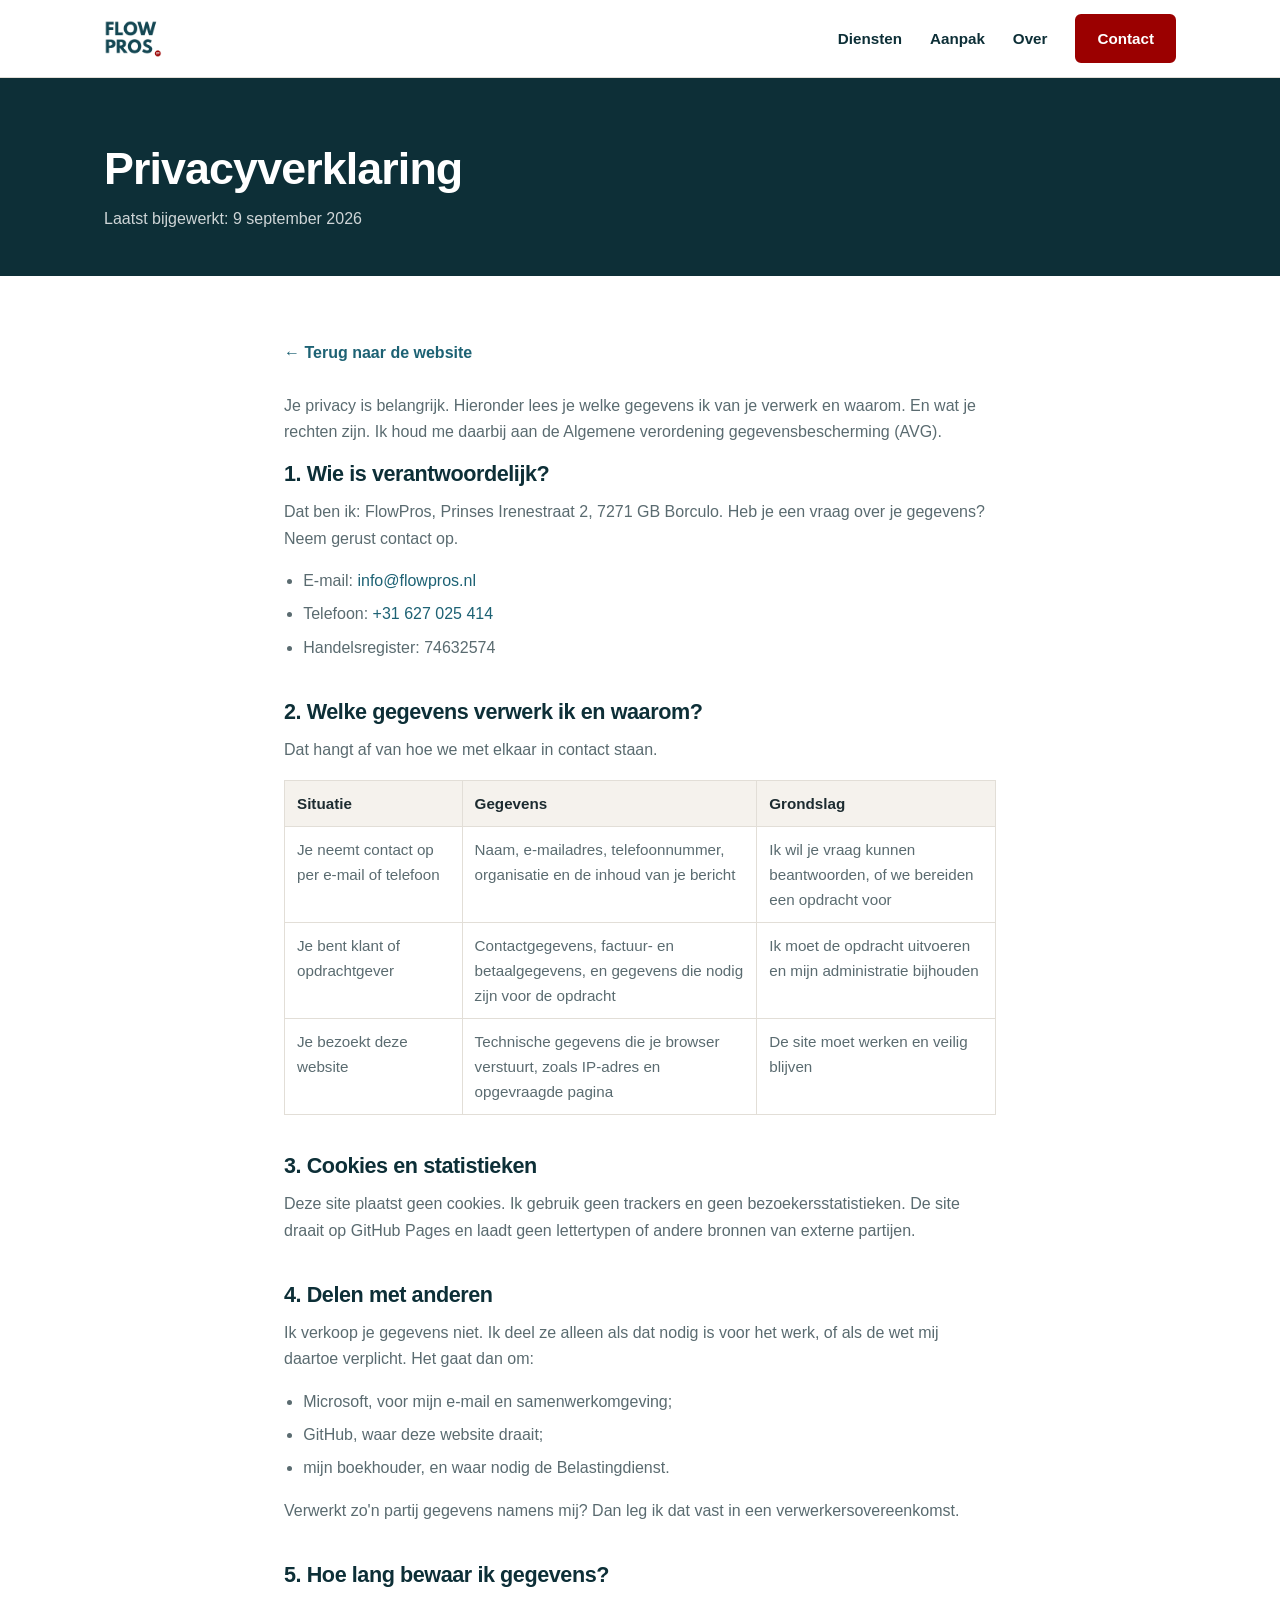
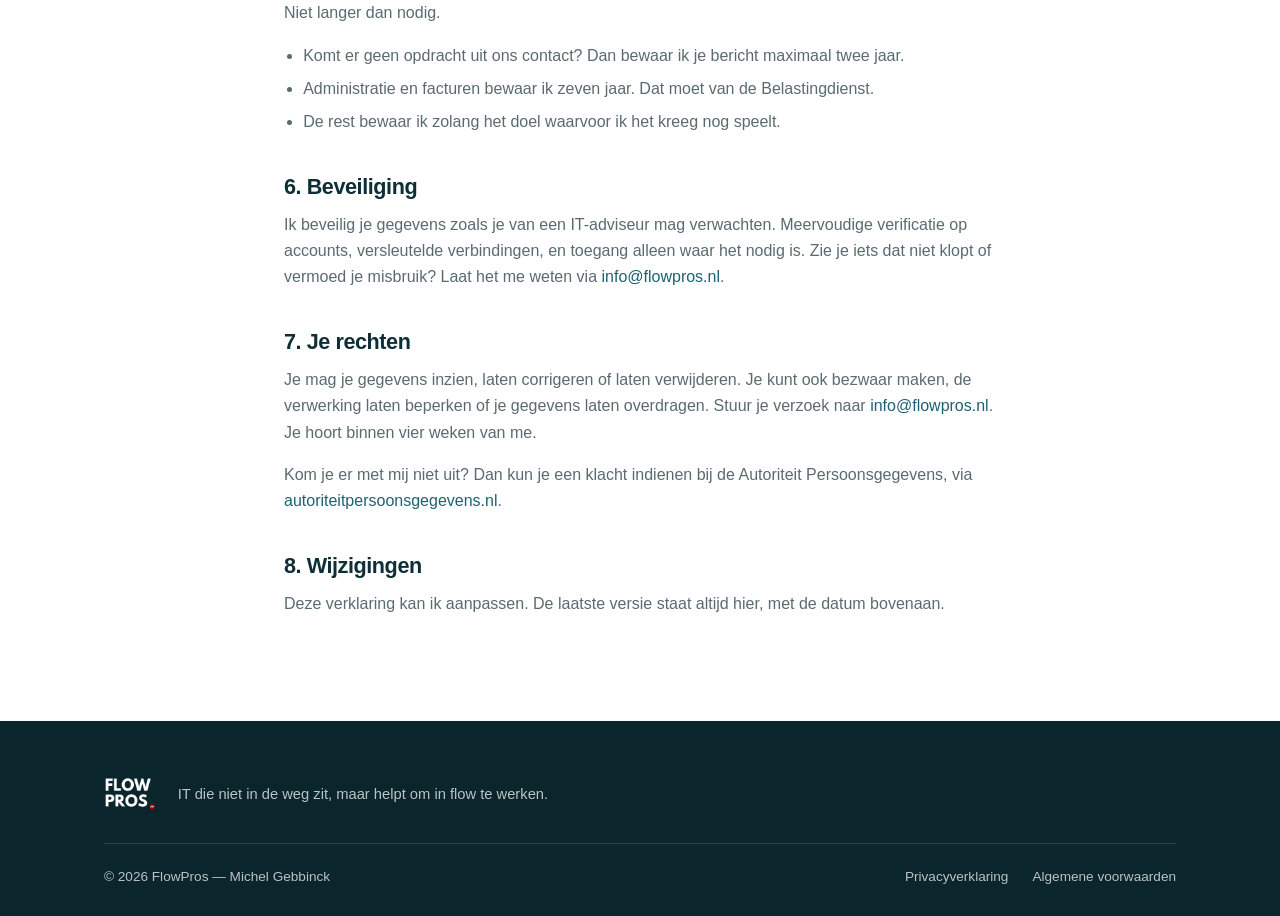
==== commit 77bc2cb8: "Improve static site loading performance Remove render-blocking Google Fonts requests and use the exi" ====
--- a/privacy.html
+++ b/privacy.html
@@ -5,9 +5,6 @@
 <meta name="viewport" content="width=device-width,initial-scale=1">
 <meta name="theme-color" content="#144753">
 <link rel="icon" href="img/logo.webp">
-<link rel="preconnect" href="https://fonts.googleapis.com">
-<link rel="preconnect" href="https://fonts.gstatic.com" crossorigin>
-<link href="https://fonts.googleapis.com/css2?family=Inter:wght@400;600;700;800&display=swap" rel="stylesheet">
 <link rel="stylesheet" href="style.css">
 <link rel="canonical" href="https://www.flowpros.nl/privacy.html">
 <title>Privacyverklaring | FlowPros</title>
@@ -73,7 +70,7 @@
     </table>
 
     <h2>3. Cookies en statistieken</h2>
-    <p>Deze site plaatst geen cookies. Ik gebruik geen trackers en geen bezoekersstatistieken. De site draait op GitHub Pages. De lettertypen komen van Google Fonts. Google ziet daarbij je IP-adres, anders kan het lettertype niet geladen worden.</p>
+    <p>Deze site plaatst geen cookies. Ik gebruik geen trackers en geen bezoekersstatistieken. De site draait op GitHub Pages en laadt geen lettertypen of andere bronnen van externe partijen.</p>
 
     <h2>4. Delen met anderen</h2>
     <p>Ik verkoop je gegevens niet. Ik deel ze alleen als dat nodig is voor het werk, of als de wet mij daartoe verplicht. Het gaat dan om:</p>
--- a/style.css
+++ b/style.css
@@ -13,7 +13,7 @@
 *{box-sizing:border-box;margin:0;padding:0}
 html{scroll-behavior:smooth}
 body{
-  font-family:"Inter",-apple-system,BlinkMacSystemFont,"Segoe UI",Roboto,Helvetica,Arial,sans-serif;
+  font-family:-apple-system,BlinkMacSystemFont,"Segoe UI",Roboto,Helvetica,Arial,sans-serif;
   color:var(--tekst);background:var(--wit);line-height:1.65;-webkit-font-smoothing:antialiased;
 }
 img{max-width:100%;display:block}
